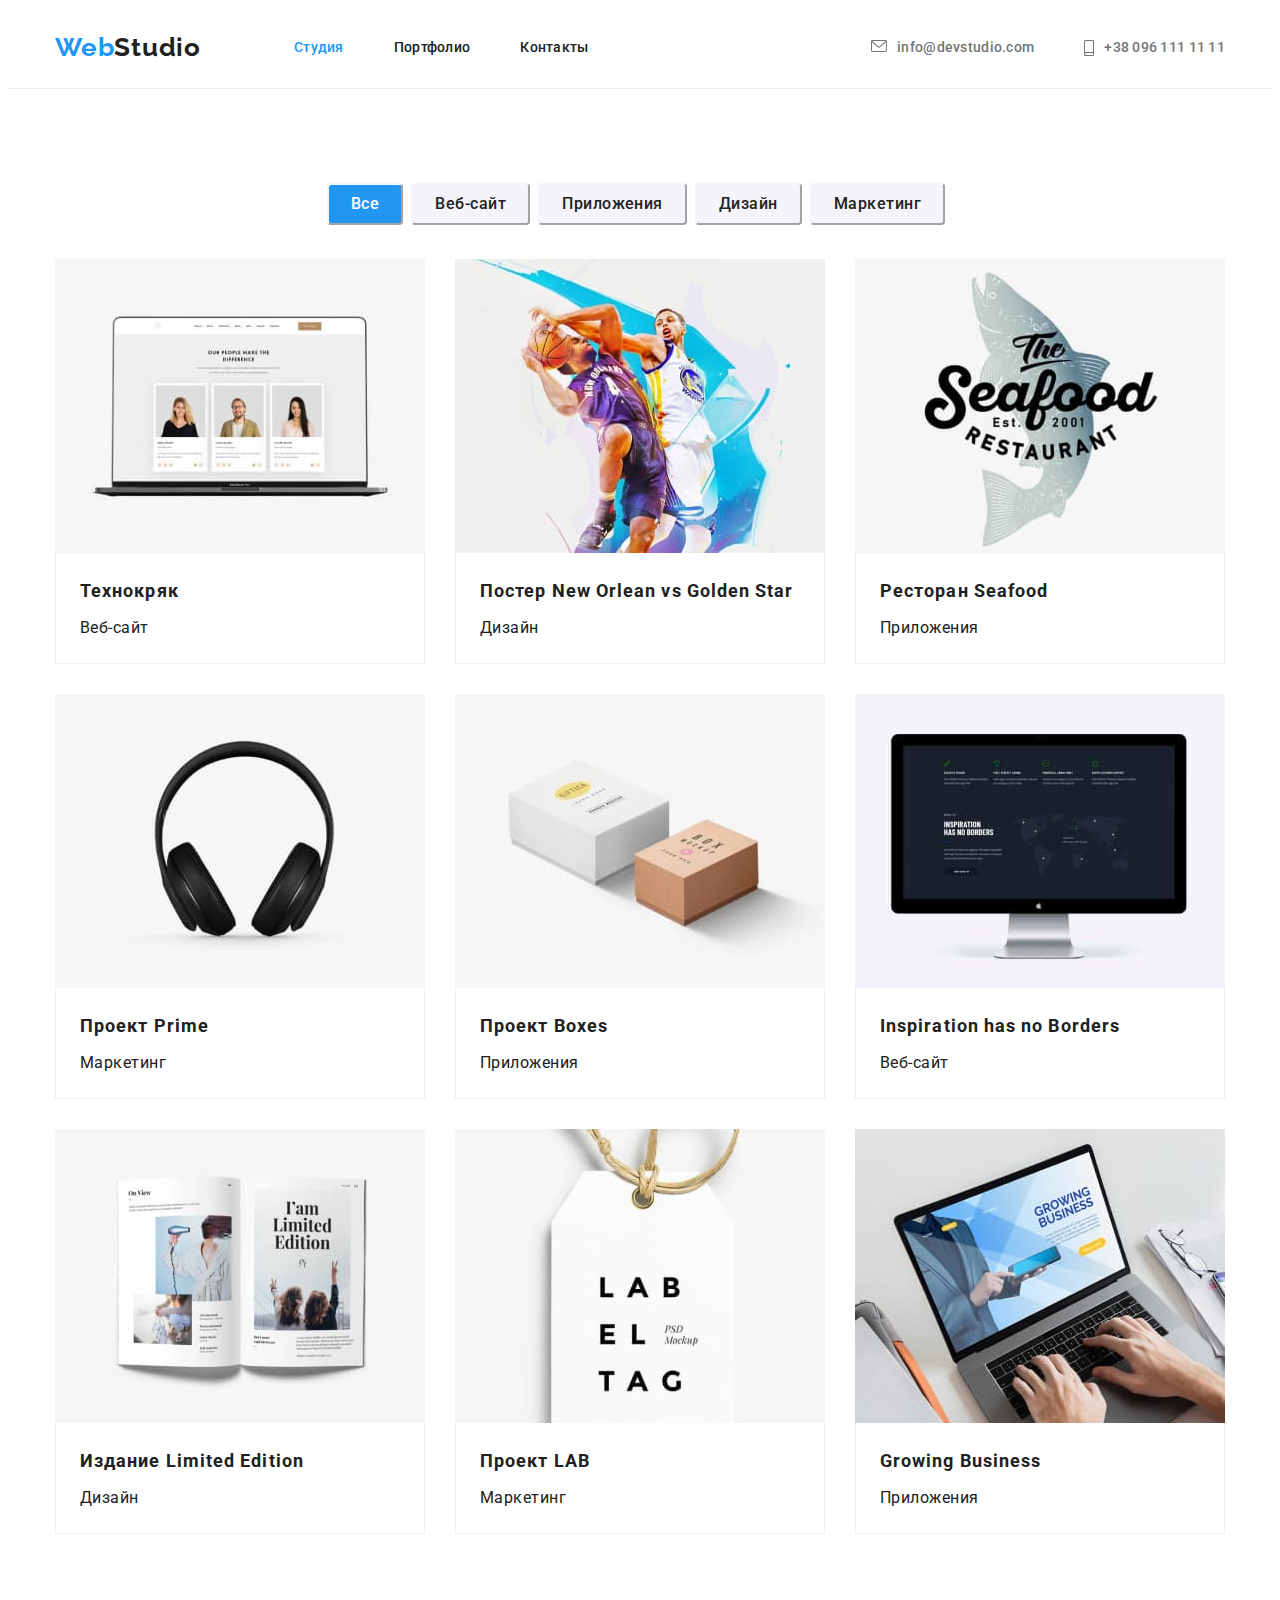
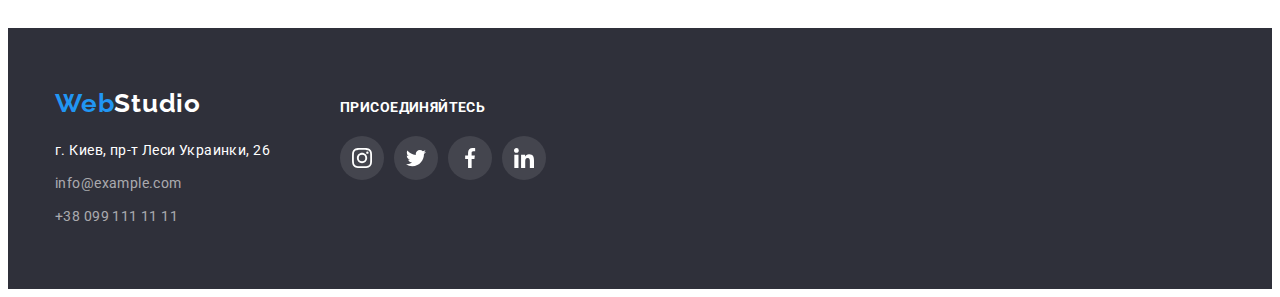
==== portfolio.html @ f49688d1 "Initial commit" ====
<!DOCTYPE html>
<html lang="ru">
  <head>
    <meta charset="UTF-8" />
    <meta http-equiv="X-UA-Compatible" content="IE=edge" />
    <meta name="viewport" content="width=device-width, initial-scale=1.0" />
    <title>Document</title>
    <link
      rel="stylesheet"
      href="https://cdnjs.cloudflare.com/ajax/libs/modern-normalize/1.1.0/modern-normalize.min.css"
      integrity="sha512-wpPYUAdjBVSE4KJnH1VR1HeZfpl1ub8YT/NKx4PuQ5NmX2tKuGu6U/JRp5y+Y8XG2tV+wKQpNHVUX03MfMFn9Q=="
      crossorigin="anonymous"
      referrerpolicy="no-referrer"
    />
    <link rel="stylesheet" href="./css/styles.css" />
    <link rel="preconnect" href="https://fonts.googleapis.com" />
    <link rel="preconnect" href="https://fonts.gstatic.com" crossorigin />
    <link
      href="https://fonts.googleapis.com/css2?family=Raleway:wght@700&family=Roboto:wght@400;500;700;900&display=swap"
      rel="stylesheet"
    />
  </head>
  <body>
    <header class="header">
      <div class="container">
        <!--Робимо верхню рамку-->

        <nav class="nav">
          <a class="logo" href="./index.html" rel="noopener nofollow noreferrer"
            >Web<span class="logo-span">Studio</span></a
          >
          <ul class="nav-list ul">
            <li class="li">
              <a class="navigation-header current" href="./index.html"
                >Студия</a
              >
            </li>
            <li class="li">
              <a class="navigation-header" href="./portfolio.html">Портфолио</a>
            </li>
            <li class="li">
              <a class="navigation-header" href="#">Контакты</a>
            </li>
          </ul>
          <ul class="contacts-list ul">
            <li class="li contacts-icon">
              <a class="navigation-contacts" href="mailto:info@devstudio.com">
                <svg class="contacts-envelope">
                  <use href="./images/icon.svg#icon-envelope"></use>
                </svg>
                info@devstudio.com</a
              >
            </li>
            <li class="li contacts-icon">
              <a class="navigation-contacts" href="tel:+380961111111">
                <svg class="contacts-phone">
                  <use href="./images/icon.svg#icon-smartphone"></use>
                </svg>
                +38 096 111 11 11</a
              >
            </li>
          </ul>
        </nav>
      </div>
    </header>

    <!-- Кнопки -->

    <main>
      <section class="section">
        <div class="container">
          <h1 hidden>Main</h1>
          <ul class="li filters">
            <li class="">
              <button type="button" class="button secondary current">
                Все
              </button>
            </li>
            <li class="">
              <button type="button" class="button secondary">Веб-сайт</button>
            </li>
            <li class="">
              <button type="button" class="button secondary">Приложения</button>
            </li>
            <li class="">
              <button type="button" class="button secondary">Дизайн</button>
            </li>
            <li class="">
              <button type="button" class="button secondary">Маркетинг</button>
            </li>
          </ul>
          <!-- Portfolio -->
          <ul class="li portfolio card-set">
            <li class="card-set-item portfolio-item">
              <figure class="li">
                <img
                  class="portfolio-image"
                  src="./images/portfolio/img.jpg"
                  alt="Технокряк"
                  width="370"
                  height="294"
                />
                <figcaption class="portfolio-figure">
                  <h2 class="portfolio-head">Технокряк</h2>
                  <p class="portfolio-class">Веб-сайт</p>
                </figcaption>
              </figure>
            </li>
            <li class="card-set-item portfolio-item">
              <figure class="li">
                <img
                  class="portfolio-image"
                  src="./images/portfolio/img-1.jpg"
                  alt="Постер New Orlean vs Golden Star"
                  width="370"
                  height="294"
                />
                <figcaption class="portfolio-figure">
                  <h2 class="portfolio-head">
                    Постер New Orlean vs Golden Star
                  </h2>
                  <p class="portfolio-class">Дизайн</p>
                </figcaption>
              </figure>
            </li>
            <li class="card-set-item portfolio-item">
              <figure class="li">
                <img
                  class="portfolio-image"
                  src="./images/portfolio/img-2.jpg"
                  alt="Ресторан Seafood"
                  width="370"
                  height="294"
                />
                <figcaption class="portfolio-figure">
                  <h2 class="portfolio-head">Ресторан Seafood</h2>
                  <p class="portfolio-class">Приложения</p>
                </figcaption>
              </figure>
            </li>
            <li class="card-set-item portfolio-item">
              <figure class="li">
                <img
                  class="portfolio-image"
                  src="./images/portfolio/img-3.jpg"
                  alt="Проект Prime"
                  width="370"
                  height="294"
                />
                <figcaption class="portfolio-figure">
                  <h2 class="portfolio-head">Проект Prime</h2>
                  <p class="portfolio-class">Маркетинг</p>
                </figcaption>
              </figure>
            </li>
            <li class="card-set-item portfolio-item">
              <figure class="li">
                <img
                  class="portfolio-image"
                  src="./images/portfolio/img-4.jpg"
                  alt="Проект Boxes"
                  width="370"
                  height="294"
                />
                <figcaption class="portfolio-figure">
                  <h2 lang="en" class="portfolio-head">Проект Boxes</h2>
                  <p class="portfolio-class">Приложения</p>
                </figcaption>
              </figure>
            </li>
            <li class="card-set-item portfolio-item">
              <figure class="li">
                <img
                  class="portfolio-image"
                  lang="en"
                  src="./images/portfolio/img-5.jpg"
                  alt="Inspiration has no Borders"
                  width="370"
                  height="294"
                />
                <figcaption class="portfolio-figure">
                  <h2 class="portfolio-head">Inspiration has no Borders</h2>
                  <p class="portfolio-class">Веб-сайт</p>
                </figcaption>
              </figure>
            </li>
            <li class="card-set-item portfolio-item">
              <figure class="li">
                <img
                  class="portfolio-image"
                  src="./images/portfolio/img-6.jpg"
                  alt="Издание Limited Edition"
                  width="370"
                  height="294"
                />
                <figcaption class="portfolio-figure">
                  <h2 class="portfolio-head">Издание Limited Edition</h2>
                  <p class="portfolio-class">Дизайн</p>
                </figcaption>
              </figure>
            </li>
            <li class="card-set-item portfolio-item">
              <figure class="li">
                <img
                  class="portfolio-image"
                  src="./images/portfolio/img-7.jpg"
                  alt="Проект LAB"
                  width="370"
                  height="294"
                />
                <figcaption class="portfolio-figure">
                  <h2 class="portfolio-head">Проект LAB</h2>
                  <p class="portfolio-class">Маркетинг</p>
                </figcaption>
              </figure>
            </li>
            <li class="card-set-item portfolio-item">
              <figure class="li">
                <img
                  class="portfolio-image"
                  lang="en"
                  src="./images/portfolio/img-8.jpg"
                  alt="Growing Business"
                  width="370"
                  height="294"
                />
                <figcaption class="portfolio-figure">
                  <h2 class="portfolio-head">Growing Business</h2>
                  <p class="portfolio-class">Приложения</p>
                </figcaption>
              </figure>
            </li>
          </ul>
        </div>
      </section>
    </main>

    <footer class="footer grey">
      <div class="container">
        <ul class="footer-list li">
          <li class="footer-list-item">
            <a class="logo" href="./index.html"
              >Web<span class="logo-footer">Studio</span></a
            >
            <address class="address">
              <ul class="li">
                <li class="address-phisic">г. Киев, пр-т Леси Украинки, 26</li>
                <li class="address-digit mail">
                  <a class="navigation-address" href="mailto:info@example.com"
                    >info@example.com</a
                  >
                </li>
                <li class="address-digit tel">
                  <a class="navigation-address" href="tel:+380991111111"
                    >+38 099 111 11 11</a
                  >
                </li>
              </ul>
            </address>
          </li>
          <li class="footer-list-item">
            <h3 class="footer-header">Присоединяйтесь</h3>
            <ul class="li footer-sm-list">
              <li class="footer-sm-item">
                <a
                  class="footer-social-media"
                  href=""
                  target="_blank"
                  rel="noopener noreference"
                >
                  <svg class="footer-sm-link">
                    <use href="./images/icon.svg#icon-instagram-1"></use>
                  </svg>
                </a>
              </li>
              <li class="footer-sm-item">
                <a
                  class="footer-social-media"
                  href=""
                  target="_blank"
                  rel="noopener noreference"
                >
                  <svg class="footer-sm-link">
                    <use href="./images/icon.svg#icon-twitter-1"></use>
                  </svg>
                </a>
              </li>
              <li class="footer-sm-item">
                <a
                  class="footer-social-media"
                  href=""
                  target="_blank"
                  rel="noopener noreference"
                >
                  <svg class="footer-sm-link">
                    <use href="./images/icon.svg#icon-facebook-1"></use>
                  </svg>
                </a>
              </li>
              <li class="footer-sm-item">
                <a
                  class="footer-social-media"
                  href=""
                  target="_blank"
                  rel="noopener noreference"
                >
                  <svg class="footer-sm-link">
                    <use href="./images/icon.svg#icon-linkedin-1"></use>
                  </svg>
                </a>
              </li>
            </ul>
          </li>
        </ul>
      </div>
    </footer>
  </body>
</html>
---- css/styles.css ----
/* main */
:root{
    /* Colors */
    --color-text-main: #212121;
    --color-text-secondary: #757575;
    --color-button-prima:#FFFFFF;
    --color-button-second:#2196F3;
    --color-botton-hover: #188CE8;
    --color-bg-hero: #2F303A;
    --color-bg-secondary:#F5F4FA;
    --color-border:#EEEEEE;
    --color-header-border: #ECECEC;
    --color-clients: #AFB1B8;
    
    /*Змінні для сітки  */
    --item-number: 3;
    --indent: 30px;
}

/* обнулення стилів */
.li {
    list-style: none;
    margin: 0;
    padding: 0;
}

/* Змінні для сітки */

.card-set{display: flex;
flex-wrap: wrap;
margin: calc(-1 * var(--indent) /2);
}

.card-set-item{flex-basis: calc((100% - var(--indent) * var(--item-number)) / var(--item-number));
margin:calc(var(--indent) / 2)
}

/* селектори тегів */
*,
*::before,
*::after{box-sizing: border-box;}
body {
    font-family: 'Roboto', sans-serif;
    font-size: 14px;
    letter-spacing: 0.03em;
    color: var(--color-text-main);
}
h1,h2,h3,h4,p{
    margin: 0;
}

h2{
    font-weight: 700;
    font-size: 36px;
    line-height: 1.17;
    text-align: center;
}

h3{
    

}
img{display: block;
max-width: 100%;
height:auto;
} 


/* контейнер */

.container{box-sizing: border-box;    

width: 1200px;
padding-left: 15px;
padding-right: 15px;
margin-left: auto;
margin-right: auto;}

/* Верхня рамка */

.header{border-bottom: 1px solid var(--color-header-border);}

.navigation-header {
    text-decoration: none;
    color: var(--color-text-main);
    font-weight: 500;
    line-height: 1.14;
    letter-spacing: 0.02em;}
    
.current {
    color: var(--color-button-second)
}



/* logo */
.logo {
    display: inline-block;

    text-decoration: none;
    color: var(--color-button-second);
    font-family: 'Raleway', sans-serif;
    font-style: normal;
    font-weight: 700;
    font-size: 26px;
    line-height: 1.2;
    letter-spacing: 0.03em;  
}

.logo .logo-span{color: var(--color-text-main);}
.logo-footer{display: inline-flex;
    color: var(--color-button-prima);
margin-bottom: 20px;}

/* Navigation */
.nav{display: flex;
align-items: center;
}

.nav-list{display: flex;
    margin:0;
    padding-left: 0;
margin-left: 93px;}
.nav-list .li + .li {margin-left: 50px;
}


.navigation-contacts{
    color: var(--color-text-secondary);
    text-decoration: none;
    font-weight: 500;
    line-height: 1.14;
    letter-spacing: 0.02em;
}



/* Contacts */
.contacts-list{display: flex;
    margin:0;
    padding-left: 0;
    margin-left: auto;
}
.contacts-list .li + .li{margin-left: 50px;
}

.navigation-header, 
.navigation-contacts{
    display: flex;
    
    padding-top: 32px;
    padding-bottom: 32px;}

.navigation-header:hover,
.navigation-header:focus,
.navigation-contacts:hover,
.navigation-contacts:focus,
.navigation-address:hover,
.navigation-address:focus
 {
    color: var(--color-button-second);
    filter: drop-shadow(rgba(0, 0, 0, 0.25));
}

.contacts-icon{
    display: flex;
    justify-content:center;
    align-items: center;
}
.contacts-envelope{
    width: 16px;
    height: 12px;
    margin-right: 10px;
    fill: currentColor;
}
.contacts-phone {
    width: 10px;
    height: 16px;
    margin-right: 10px;
    fill: currentColor;
}




/* Hero */

.hero{
text-align: center;
align-items: center;

}
.hero-header {
        max-width: 650px;
        margin: 0 auto;
    

    color: var(--color-button-prima);
    font-weight: 900;
    font-size: 44px;
    line-height: 1.36;
    letter-spacing: 0.06em;
    text-transform: uppercase;
  
}
.grey {
    background-color: var(--color-bg-hero);
    padding: 60px 0;
    padding-top: 60px;

 
}
.hero.grey{
    padding: 200px 0;

    background-image: linear-gradient(rgba(47, 48, 58, 0.4), rgba(47, 48, 58, 0.4)), url(../images/Hero.jpg);
    background-size: cover;
}

/* buttons */

.button{
    display: inline-block;
    padding: 6px 22px;
    font-size: 16px;
    border-radius: 4px;
    cursor: pointer;
     
}

.button.primary{
    background-color:var(--color-button-second);
    color: var(--color-button-prima);
    align-items: center;
    font-family: inherit;
    font-weight: 700;
    line-height: 1.88;
    letter-spacing: 0.06em;
    margin: auto;
 }

.button.primary:hover,
.button.primary:focus{background-color: var(--color-botton-hover);}
.button.secondary {
    
    background-color: var(--color-bg-secondary);
    color: var(--color-text-main);
    filter: drop-shadow(rgba(0, 0, 0, 0.25));
    border-color: var(--color-bg-secondary);
    font-family: inherit;
    font-weight: 500;
    line-height: 1.63;
    letter-spacing: 0.03em;
}

.button.secondary:hover,
.button.secondary:focus{
    background-color: var(--color-button-second);
    color: var(--color-button-prima);
    filter: drop-shadow(rgba(0, 0, 0, 0.25));
}

.button.secondary.current {
    background-color: var(--color-button-second);
        color: var(--color-button-prima);
        filter: drop-shadow(rgba(0, 0, 0, 0.25));
    }

/* Описание преимуществ */

.advantage{padding: 94px 0;}
.advant-list, .work-list, .team-list{
    display: flex;
}
/* .advant-list .li+.li {
    margin-left: 30px;
} */

/* 
.advant-item::before{
    content:"";
    display: inline-block;
    width: 270px;
    height: 120px;
    background-color: var(--color-bg-secondary);
    background-image: url("../images/icon.svg#icon-antenna-1");
} */

.advant-bg{
    display: flex;
    justify-content: center;
    align-items: center;

    margin-bottom: 30px;
    background-color: var(--color-bg-secondary);
    
    width: 270px;
    height: 120px;
}
.advant-icon{
    width: 70px;
    height: 70px;
}

/* Чем занимаемся */

.work{padding-bottom: 94px;}

/* Команда */

.card-set-item{
background: #FFFFFF;
   
box-shadow: 0px 1px 3px rgba(0, 0, 0, 0.12),
            0px 1px 1px rgba(0, 0, 0, 0.14), 
            0px 2px 1px rgba(0, 0, 0, 0.2);
border-radius: 0px 0px 4px 4px;
    }

.team-header{
margin-bottom: 50px;}

.team-list{--item-number: 4;
}

.team-caption{padding: 30px;
    background-color: var(--color-button-prima);
  
}

.advant-title.work.team-header.team-title{color:var(--color-text-main);
letter-spacing: 0.03em;}
.advant-text.team-par.portfolio-class {
    color: var(--color-text-secondary);
    text-shadow: gba(0, 0, 0, 0.25);
    letter-spacing: 0.03em;
}

.advant-title{margin: 0 0 10px 0;
    
    font-size: 14px;
    font-weight: 700;
    line-height: 1.14;
    text-transform: uppercase;}

.advant-text{font-weight: 400;
    line-height: 1.71;
    color: var(--color-text-secondary)
   }

.advant-item{margin-right: 30px;}

.team-sm-list{display: flex;
justify-content: center;
gap: 10px
;
}



.team-social-media{
border-radius: 50%;
display: flex;
align-items: center;
justify-content: center;
width: 40px;
height: 40px;
color: var(--color-clients);
}

.team-social-media:hover,
.team-social-media:focus{
    background-color: var(--color-button-second);
    color: var(--color-button-prima);
}

.sm-link{
    max-width: 20px;
    max-height: 20px;
    fill:currentColor;
}
/* Чем занимаемся */

.work-head{margin-bottom: 50px;}
.work-pic{position: relative;}
.work-pic-desc {
    display: flex;
    justify-content: center;
    align-items: center;

    position: absolute;
    bottom: 0;
    left: 0;

    width: 370px;
    height: 70px;

    background-color: rgba(47,48,58,0.8);
    color: var(--color-button-prima);
    text-transform: uppercase;
    
  

}

/* Команда */
.team{background-color: var(--color-bg-secondary);
    padding-top: 94px;
    padding-bottom: 94px;}
.team-title{margin: 0 0 10px 0;
    
    font-weight: 500;
    font-size: 16px;
    line-height: 1.19;
    text-align: center;
    }
.team-par{font-weight: 400;
    font-size: 16px;
    line-height: 1.36;
    text-align: center;
    margin-bottom: 16px;
    }



/* Постоянные клиенты */

.clients{padding: 94px 0;}
.clients-header{padding-bottom: 50px;}

.clients-list{
    display: flex;
    justify-content: center;
    align-items: center;
    gap: 30px;
   
 }


.clients-items{display: flex;}
.clients-link{
    display: flex;
    justify-content: center;
    align-items: center;
 
    color: var(--color-clients);
    background-color: transparent;
    border-color: var(--color-clients);
    border-style: solid;
    border-width: 1px;
    width: 170px;
    height: 92px;
}
.clients-link:not(:last-child) {
    margin-right: 0px;
}
.clients-link:hover,
.clients-link:focus{
    color: var(--color-button-second);
    }

.clients-icon{ 
    fill:currentColor;} 

/* Футтер */

.address{font-weight: 400;
    font-style: normal;
    line-height: 1.71;
    letter-spacing: 0.03em;
}
.address-phisic{color: rgba(255, 255, 255, 1);
    margin-bottom: 9px;
  }

.navigation-address {
    color: rgba(255, 255, 255, 0.6);
    font-family: inherit;
    line-height: 1.71;
    text-decoration: none;}

.footer{margin-bottom: 0%;
}

.mail{ display: block;
    margin-bottom: 9px;}


.footer-list{display: flex;
gap: 70px;
align-items: baseline   ;}

.footer-header{margin-bottom: 20px;

    font-size: 14px;
    Line-height: 1.14;
    text-transform: uppercase;
    color: var(--color-button-prima);
}

.footer-sm-list{display: flex;
gap:10px;}

.footer-social-media {
    border-radius: 50%;
    display: flex;
    align-items: center;
    justify-content: center;
    width: 44px;
    height: 44px;
    color: var(--color-button-prima);
    background-color: rgba(255,255,255,0.1);
}


.footer-social-media:hover,
.footer-social-media:focus {
    background-color: var(--color-button-second);
    color: var(--color-button-prima);
}

.footer-sm-link {
    max-width: 20px;
    max-height: 20px;
    fill: currentColor;
}



/* PORTFOLIO */

.section{padding: 94px 0;}

/* Кнопки фільтрації */


.filters{display: flex;
justify-content: center;
margin-bottom: 34px;
}

.button.secondary{margin-right: 8px;}
.button.secondary:not(:last-child){margin: 0px;}

.portfolio-figure{padding: 20px 24px;
    border-bottom:1px solid var(--color-border);
    border-left: 1px solid var(--color-border);
    border-right: 1px solid var(--color-border);
}
.portfolio-head{margin-bottom: 4px;
    letter-spacing:0.06em;
    font-weight: 700;
    font-size: 18px;
    line-height: 2;
    text-align: left;
} 
.portfolio-class{font-weight: 400;
    font-size: 16px;
    line-height: 1.88;
    letter-spacing: 0.03em;}

.card-set-item.portfolio-item{box-shadow: none;}

.card-set-item.portfolio-item:hover{
    box-shadow: 0px 1px 3px rgba(0, 0, 0, 0.12),
            0px 1px 1px rgba(0, 0, 0, 0.14),
            0px 2px 1px rgba(0, 0, 0, 0.2);
}
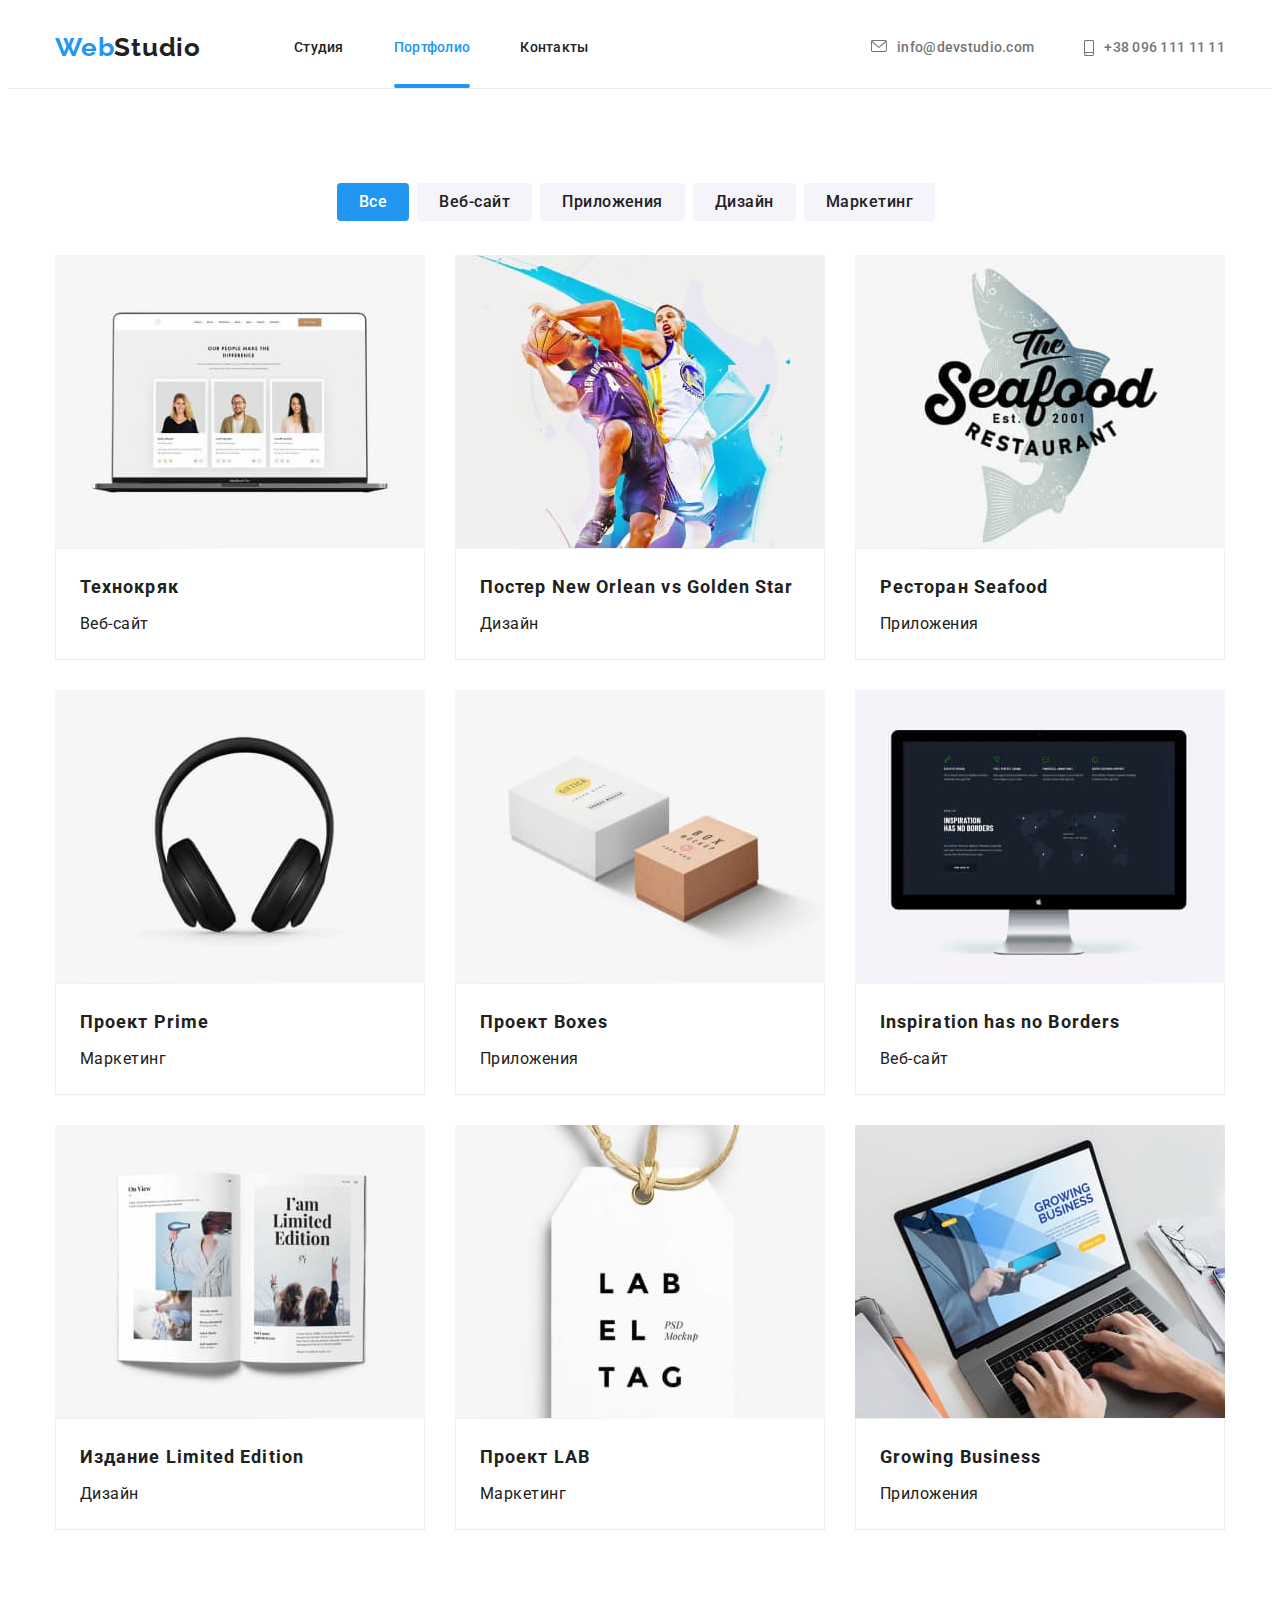
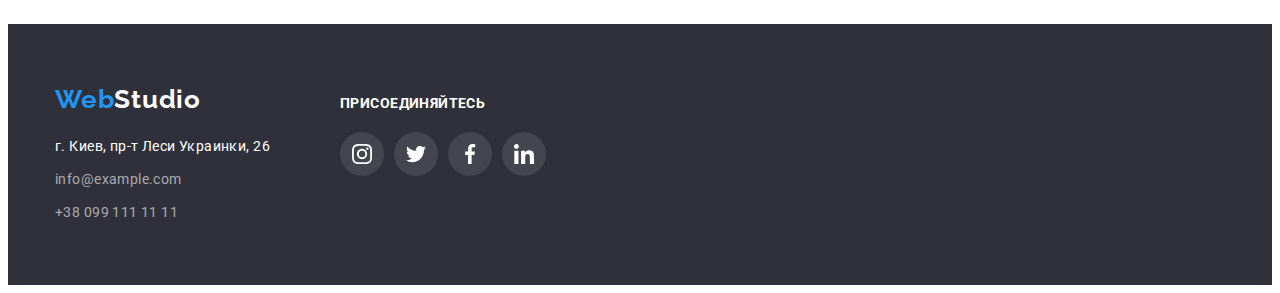
==== commit e6ea3212: "DZ-5" ====
--- a/portfolio.html
+++ b/portfolio.html
@@ -31,12 +31,12 @@
           >
           <ul class="nav-list ul">
             <li class="li">
-              <a class="navigation-header current" href="./index.html"
-                >Студия</a
+              <a class="navigation-header" href="./index.html">Студия</a>
+            </li>
+            <li class="li">
+              <a class="navigation-header current" href="./portfolio.html"
+                >Портфолио</a
               >
-            </li>
-            <li class="li">
-              <a class="navigation-header" href="./portfolio.html">Портфолио</a>
             </li>
             <li class="li">
               <a class="navigation-header" href="#">Контакты</a>
@@ -72,7 +72,7 @@
           <h1 hidden>Main</h1>
           <ul class="li filters">
             <li class="">
-              <button type="button" class="button secondary current">
+              <button type="button" class="button secondary choosen">
                 Все
               </button>
             </li>
@@ -93,13 +93,23 @@
           <ul class="li portfolio card-set">
             <li class="card-set-item portfolio-item">
               <figure class="li">
-                <img
-                  class="portfolio-image"
-                  src="./images/portfolio/img.jpg"
-                  alt="Технокряк"
-                  width="370"
-                  height="294"
-                />
+                <div class="item overlay-container">
+                  <img
+                    class="portfolio-image"
+                    src="./images/portfolio/img.jpg"
+                    alt="Технокряк"
+                    width="370"
+                    height="294"
+                  />
+                  <div class="overlay">
+                    <p class="desc">
+                      Ресурс предлагает комплексные предложения с разным уровнем
+                      функционала и сервисов. Все это позволит посетителю
+                      получить исчерпывающие сведения о компании или частном
+                      лице
+                    </p>
+                  </div>
+                </div>
                 <figcaption class="portfolio-figure">
                   <h2 class="portfolio-head">Технокряк</h2>
                   <p class="portfolio-class">Веб-сайт</p>
@@ -108,13 +118,23 @@
             </li>
             <li class="card-set-item portfolio-item">
               <figure class="li">
-                <img
-                  class="portfolio-image"
-                  src="./images/portfolio/img-1.jpg"
-                  alt="Постер New Orlean vs Golden Star"
-                  width="370"
-                  height="294"
-                />
+                <div class="item overlay-container">
+                  <img
+                    class="portfolio-image"
+                    src="./images/portfolio/img-1.jpg"
+                    alt="Постер New Orlean vs Golden Star"
+                    width="370"
+                    height="294"
+                  />
+                  <div class="overlay">
+                    <p class="desc">
+                      Ресурс предлагает комплексные предложения с разным уровнем
+                      функционала и сервисов. Все это позволит посетителю
+                      получить исчерпывающие сведения о компании или частном
+                      лице
+                    </p>
+                  </div>
+                </div>
                 <figcaption class="portfolio-figure">
                   <h2 class="portfolio-head">
                     Постер New Orlean vs Golden Star
@@ -125,13 +145,23 @@
             </li>
             <li class="card-set-item portfolio-item">
               <figure class="li">
-                <img
-                  class="portfolio-image"
-                  src="./images/portfolio/img-2.jpg"
-                  alt="Ресторан Seafood"
-                  width="370"
-                  height="294"
-                />
+                <div class="item overlay-container">
+                  <img
+                    class="portfolio-image"
+                    src="./images/portfolio/img-2.jpg"
+                    alt="Ресторан Seafood"
+                    width="370"
+                    height="294"
+                  />
+                  <div class="overlay">
+                    <p class="desc">
+                      Ресурс предлагает комплексные предложения с разным уровнем
+                      функционала и сервисов. Все это позволит посетителю
+                      получить исчерпывающие сведения о компании или частном
+                      лице
+                    </p>
+                  </div>
+                </div>
                 <figcaption class="portfolio-figure">
                   <h2 class="portfolio-head">Ресторан Seafood</h2>
                   <p class="portfolio-class">Приложения</p>
@@ -140,13 +170,23 @@
             </li>
             <li class="card-set-item portfolio-item">
               <figure class="li">
-                <img
-                  class="portfolio-image"
-                  src="./images/portfolio/img-3.jpg"
-                  alt="Проект Prime"
-                  width="370"
-                  height="294"
-                />
+                <div class="item overlay-container">
+                  <img
+                    class="portfolio-image"
+                    src="./images/portfolio/img-3.jpg"
+                    alt="Проект Prime"
+                    width="370"
+                    height="294"
+                  />
+                  <div class="overlay">
+                    <p class="desc">
+                      Ресурс предлагает комплексные предложения с разным уровнем
+                      функционала и сервисов. Все это позволит посетителю
+                      получить исчерпывающие сведения о компании или частном
+                      лице
+                    </p>
+                  </div>
+                </div>
                 <figcaption class="portfolio-figure">
                   <h2 class="portfolio-head">Проект Prime</h2>
                   <p class="portfolio-class">Маркетинг</p>
@@ -155,13 +195,23 @@
             </li>
             <li class="card-set-item portfolio-item">
               <figure class="li">
-                <img
-                  class="portfolio-image"
-                  src="./images/portfolio/img-4.jpg"
-                  alt="Проект Boxes"
-                  width="370"
-                  height="294"
-                />
+                <div class="item overlay-container">
+                  <img
+                    class="portfolio-image"
+                    src="./images/portfolio/img-4.jpg"
+                    alt="Проект Boxes"
+                    width="370"
+                    height="294"
+                  />
+                  <div class="overlay">
+                    <p class="desc">
+                      Ресурс предлагает комплексные предложения с разным уровнем
+                      функционала и сервисов. Все это позволит посетителю
+                      получить исчерпывающие сведения о компании или частном
+                      лице
+                    </p>
+                  </div>
+                </div>
                 <figcaption class="portfolio-figure">
                   <h2 lang="en" class="portfolio-head">Проект Boxes</h2>
                   <p class="portfolio-class">Приложения</p>
@@ -170,14 +220,24 @@
             </li>
             <li class="card-set-item portfolio-item">
               <figure class="li">
-                <img
-                  class="portfolio-image"
-                  lang="en"
-                  src="./images/portfolio/img-5.jpg"
-                  alt="Inspiration has no Borders"
-                  width="370"
-                  height="294"
-                />
+                <div class="item overlay-container">
+                  <img
+                    class="portfolio-image"
+                    lang="en"
+                    src="./images/portfolio/img-5.jpg"
+                    alt="Inspiration has no Borders"
+                    width="370"
+                    height="294"
+                  />
+                  <div class="overlay">
+                    <p class="desc">
+                      Ресурс предлагает комплексные предложения с разным уровнем
+                      функционала и сервисов. Все это позволит посетителю
+                      получить исчерпывающие сведения о компании или частном
+                      лице
+                    </p>
+                  </div>
+                </div>
                 <figcaption class="portfolio-figure">
                   <h2 class="portfolio-head">Inspiration has no Borders</h2>
                   <p class="portfolio-class">Веб-сайт</p>
@@ -186,13 +246,23 @@
             </li>
             <li class="card-set-item portfolio-item">
               <figure class="li">
-                <img
-                  class="portfolio-image"
-                  src="./images/portfolio/img-6.jpg"
-                  alt="Издание Limited Edition"
-                  width="370"
-                  height="294"
-                />
+                <div class="item overlay-container">
+                  <img
+                    class="portfolio-image"
+                    src="./images/portfolio/img-6.jpg"
+                    alt="Издание Limited Edition"
+                    width="370"
+                    height="294"
+                  />
+                  <div class="overlay">
+                    <p class="desc">
+                      Ресурс предлагает комплексные предложения с разным уровнем
+                      функционала и сервисов. Все это позволит посетителю
+                      получить исчерпывающие сведения о компании или частном
+                      лице
+                    </p>
+                  </div>
+                </div>
                 <figcaption class="portfolio-figure">
                   <h2 class="portfolio-head">Издание Limited Edition</h2>
                   <p class="portfolio-class">Дизайн</p>
@@ -201,13 +271,23 @@
             </li>
             <li class="card-set-item portfolio-item">
               <figure class="li">
-                <img
-                  class="portfolio-image"
-                  src="./images/portfolio/img-7.jpg"
-                  alt="Проект LAB"
-                  width="370"
-                  height="294"
-                />
+                <div class="item overlay-container">
+                  <img
+                    class="portfolio-image"
+                    src="./images/portfolio/img-7.jpg"
+                    alt="Проект LAB"
+                    width="370"
+                    height="294"
+                  />
+                  <div class="overlay">
+                    <p class="desc">
+                      Ресурс предлагает комплексные предложения с разным уровнем
+                      функционала и сервисов. Все это позволит посетителю
+                      получить исчерпывающие сведения о компании или частном
+                      лице
+                    </p>
+                  </div>
+                </div>
                 <figcaption class="portfolio-figure">
                   <h2 class="portfolio-head">Проект LAB</h2>
                   <p class="portfolio-class">Маркетинг</p>
@@ -216,14 +296,24 @@
             </li>
             <li class="card-set-item portfolio-item">
               <figure class="li">
-                <img
-                  class="portfolio-image"
-                  lang="en"
-                  src="./images/portfolio/img-8.jpg"
-                  alt="Growing Business"
-                  width="370"
-                  height="294"
-                />
+                <div class="item overlay-container">
+                  <img
+                    class="portfolio-image"
+                    lang="en"
+                    src="./images/portfolio/img-8.jpg"
+                    alt="Growing Business"
+                    width="370"
+                    height="294"
+                  />
+                  <div class="overlay">
+                    <p class="desc">
+                      Ресурс предлагает комплексные предложения с разным уровнем
+                      функционала и сервисов. Все это позволит посетителю
+                      получить исчерпывающие сведения о компании или частном
+                      лице
+                    </p>
+                  </div>
+                </div>
                 <figcaption class="portfolio-figure">
                   <h2 class="portfolio-head">Growing Business</h2>
                   <p class="portfolio-class">Приложения</p>
--- a/css/styles.css
+++ b/css/styles.css
@@ -15,7 +15,14 @@
     /*Змінні для сітки  */
     --item-number: 3;
     --indent: 30px;
-}
+
+    /* Анімашка */
+
+    --animation: 250ms cubic-bezier(0.4, 0, 0.2, 1);
+    
+}
+
+/* Common Styles */
 
 /* обнулення стилів */
 .li {
@@ -33,6 +40,10 @@
 
 .card-set-item{flex-basis: calc((100% - var(--indent) * var(--item-number)) / var(--item-number));
 margin:calc(var(--indent) / 2)
+}
+
+.no-scroll{
+overflow: hidden;
 }
 
 /* селектори тегів */
@@ -56,10 +67,6 @@
     text-align: center;
 }
 
-h3{
-    
-
-}
 img{display: block;
 max-width: 100%;
 height:auto;
@@ -68,7 +75,8 @@
 
 /* контейнер */
 
-.container{box-sizing: border-box;    
+.container{
+box-sizing: border-box;    
 
 width: 1200px;
 padding-left: 15px;
@@ -78,19 +86,39 @@
 
 /* Верхня рамка */
 
-.header{border-bottom: 1px solid var(--color-header-border);}
+.header{
+border-bottom: 1px solid var(--color-header-border);
+}
 
 .navigation-header {
+    position: relative;
+
     text-decoration: none;
-    color: var(--color-text-main);
     font-weight: 500;
     line-height: 1.14;
-    letter-spacing: 0.02em;}
-    
-.current {
+    letter-spacing: 0.02em;
+
+    color: var(--color-text-main);
+ }
+    
+    
+.current { 
     color: var(--color-button-second)
 }
 
+.current::after{
+    content: '';
+
+    position: absolute;
+    bottom: 0;
+
+    width: 100%;
+    height: 4px;
+    border-radius: 4px;
+
+    background-color: var(--color-button-second);
+    color: var(--color-button-second);
+}
 
 
 /* logo */
@@ -98,45 +126,59 @@
     display: inline-block;
 
     text-decoration: none;
-    color: var(--color-button-second);
+   
     font-family: 'Raleway', sans-serif;
     font-style: normal;
     font-weight: 700;
     font-size: 26px;
     line-height: 1.2;
     letter-spacing: 0.03em;  
+
+    color: var(--color-button-second);
 }
 
 .logo .logo-span{color: var(--color-text-main);}
-.logo-footer{display: inline-flex;
-    color: var(--color-button-prima);
-margin-bottom: 20px;}
+
+.logo-footer{
+display: inline-flex;
+
+margin-bottom: 20px;
+
+color: var(--color-button-prima);
+}
 
 /* Navigation */
-.nav{display: flex;
-align-items: center;
-}
-
-.nav-list{display: flex;
-    margin:0;
-    padding-left: 0;
-margin-left: 93px;}
+.nav{
+display: flex;
+align-items: center;
+}
+
+.nav-list{
+display: flex;
+margin:0;
+padding-left: 0;
+margin-left: 93px;
+}
+
 .nav-list .li + .li {margin-left: 50px;
 }
 
 
 .navigation-contacts{
-    color: var(--color-text-secondary);
     text-decoration: none;
     font-weight: 500;
     line-height: 1.14;
     letter-spacing: 0.02em;
-}
+
+    color: var(--color-text-secondary);
+  }
 
 
 
 /* Contacts */
-.contacts-list{display: flex;
+.contacts-list{
+    display: flex;
+   
     margin:0;
     padding-left: 0;
     margin-left: auto;
@@ -149,7 +191,10 @@
     display: flex;
     
     padding-top: 32px;
-    padding-bottom: 32px;}
+    padding-bottom: 32px;
+
+    transition: var(--animation);
+}
 
 .navigation-header:hover,
 .navigation-header:focus,
@@ -171,17 +216,16 @@
     width: 16px;
     height: 12px;
     margin-right: 10px;
+
     fill: currentColor;
 }
 .contacts-phone {
     width: 10px;
     height: 16px;
     margin-right: 10px;
+
     fill: currentColor;
 }
-
-
-
 
 /* Hero */
 
@@ -191,25 +235,24 @@
 
 }
 .hero-header {
-        max-width: 650px;
-        margin: 0 auto;
-    
-
-    color: var(--color-button-prima);
+    max-width: 650px;
+    margin: 0 auto;
+    
     font-weight: 900;
     font-size: 44px;
     line-height: 1.36;
     letter-spacing: 0.06em;
     text-transform: uppercase;
-  
-}
+
+    color: var(--color-button-prima);
+}
+
 .grey {
-    background-color: var(--color-bg-hero);
     padding: 60px 0;
     padding-top: 60px;
-
- 
-}
+    background-color: var(--color-bg-hero);
+}
+
 .hero.grey{
     padding: 200px 0;
 
@@ -221,36 +264,45 @@
 
 .button{
     display: inline-block;
+    
     padding: 6px 22px;
+    
     font-size: 16px;
     border-radius: 4px;
+    border: 0cm;
     cursor: pointer;
-     
+   
+    transition: var(--animation);
 }
 
 .button.primary{
-    background-color:var(--color-button-second);
-    color: var(--color-button-prima);
     align-items: center;
+    margin: auto;
+
     font-family: inherit;
     font-weight: 700;
     line-height: 1.88;
     letter-spacing: 0.06em;
-    margin: auto;
+    
+    background-color: var(--color-button-second);
+    color: var(--color-button-prima);
  }
 
 .button.primary:hover,
-.button.primary:focus{background-color: var(--color-botton-hover);}
+.button.primary:focus{
+    background-color: var(--color-botton-hover);
+}
+
 .button.secondary {
-    
-    background-color: var(--color-bg-secondary);
-    color: var(--color-text-main);
-    filter: drop-shadow(rgba(0, 0, 0, 0.25));
-    border-color: var(--color-bg-secondary);
     font-family: inherit;
     font-weight: 500;
     line-height: 1.63;
     letter-spacing: 0.03em;
+
+    background-color: var(--color-bg-secondary);    
+    color: var(--color-text-main);
+    filter: drop-shadow(rgba(0, 0, 0, 0.25));
+    border-color: var(--color-bg-secondary);
 }
 
 .button.secondary:hover,
@@ -260,11 +312,11 @@
     filter: drop-shadow(rgba(0, 0, 0, 0.25));
 }
 
-.button.secondary.current {
+.button.secondary.choosen {
     background-color: var(--color-button-second);
-        color: var(--color-button-prima);
-        filter: drop-shadow(rgba(0, 0, 0, 0.25));
-    }
+    color: var(--color-button-prima);
+    filter: drop-shadow(rgba(0, 0, 0, 0.25));
+}
 
 /* Описание преимуществ */
 
@@ -274,16 +326,6 @@
 }
 /* .advant-list .li+.li {
     margin-left: 30px;
-} */
-
-/* 
-.advant-item::before{
-    content:"";
-    display: inline-block;
-    width: 270px;
-    height: 120px;
-    background-color: var(--color-bg-secondary);
-    background-image: url("../images/icon.svg#icon-antenna-1");
 } */
 
 .advant-bg{
@@ -291,12 +333,13 @@
     justify-content: center;
     align-items: center;
 
-    margin-bottom: 30px;
-    background-color: var(--color-bg-secondary);
-    
+    margin-bottom: 30px; 
     width: 270px;
     height: 120px;
-}
+
+    background-color: var(--color-bg-secondary);
+}
+
 .advant-icon{
     width: 70px;
     height: 70px;
@@ -315,7 +358,7 @@
             0px 1px 1px rgba(0, 0, 0, 0.14), 
             0px 2px 1px rgba(0, 0, 0, 0.2);
 border-radius: 0px 0px 4px 4px;
-    }
+}
 
 .team-header{
 margin-bottom: 50px;}
@@ -323,247 +366,401 @@
 .team-list{--item-number: 4;
 }
 
-.team-caption{padding: 30px;
-    background-color: var(--color-button-prima);
-  
-}
-
-.advant-title.work.team-header.team-title{color:var(--color-text-main);
-letter-spacing: 0.03em;}
+.team-caption{
+padding: 30px;
+background-color: var(--color-button-prima);
+}
+
+.advant-title.work.team-header.team-title{
+color:var(--color-text-main);
+letter-spacing: 0.03em;
+}
+
 .advant-text.team-par.portfolio-class {
-    color: var(--color-text-secondary);
-    text-shadow: gba(0, 0, 0, 0.25);
-    letter-spacing: 0.03em;
-}
-
-.advant-title{margin: 0 0 10px 0;
-    
-    font-size: 14px;
-    font-weight: 700;
-    line-height: 1.14;
-    text-transform: uppercase;}
-
-.advant-text{font-weight: 400;
-    line-height: 1.71;
-    color: var(--color-text-secondary)
-   }
-
-.advant-item{margin-right: 30px;}
-
-.team-sm-list{display: flex;
-justify-content: center;
-gap: 10px
-;
-}
-
-
+letter-spacing: 0.03em;
+     
+color: var(--color-text-secondary);
+text-shadow: gba(0, 0, 0, 0.25);   
+}
+
+.advant-title{
+margin: 0 0 10px 0;
+    
+font-size: 14px;
+font-weight: 700;
+line-height: 1.14;
+text-transform: uppercase;
+}
+
+.advant-text{
+font-weight: 400;
+line-height: 1.71;
+
+color: var(--color-text-secondary)
+}
+
+.advant-item{
+margin-right: 30px;
+}
+
+.team-sm-list{
+display: flex;
+justify-content: center;
+
+gap: 10px;
+}
 
 .team-social-media{
-border-radius: 50%;
-display: flex;
-align-items: center;
-justify-content: center;
+display: flex;
+align-items: center;
+justify-content: center;
+
 width: 40px;
 height: 40px;
+border-radius: 50%;
+
 color: var(--color-clients);
+
+transition: var(--animation);
 }
 
 .team-social-media:hover,
 .team-social-media:focus{
-    background-color: var(--color-button-second);
-    color: var(--color-button-prima);
+background-color: var(--color-button-second);
+color: var(--color-button-prima);
 }
 
 .sm-link{
-    max-width: 20px;
-    max-height: 20px;
-    fill:currentColor;
-}
+max-width: 20px;
+max-height: 20px;
+fill:currentColor;
+}
+
 /* Чем занимаемся */
 
-.work-head{margin-bottom: 50px;}
-.work-pic{position: relative;}
+.work-head{
+margin-bottom: 50px;
+}
+
+.work-pic{
+position: relative;
+}
+
 .work-pic-desc {
-    display: flex;
-    justify-content: center;
-    align-items: center;
-
-    position: absolute;
-    bottom: 0;
-    left: 0;
-
-    width: 370px;
-    height: 70px;
-
-    background-color: rgba(47,48,58,0.8);
-    color: var(--color-button-prima);
-    text-transform: uppercase;
-    
-  
-
+display: flex;
+justify-content: center;
+align-items: center;
+
+position: absolute;
+bottom: 0;
+left: 0;
+
+width: 370px;
+height: 70px;
+
+background-color: rgba(47,48,58,0.8);
+color: var(--color-button-prima);
+text-transform: uppercase;
 }
 
 /* Команда */
-.team{background-color: var(--color-bg-secondary);
-    padding-top: 94px;
-    padding-bottom: 94px;}
-.team-title{margin: 0 0 10px 0;
-    
-    font-weight: 500;
-    font-size: 16px;
-    line-height: 1.19;
-    text-align: center;
-    }
-.team-par{font-weight: 400;
-    font-size: 16px;
-    line-height: 1.36;
-    text-align: center;
-    margin-bottom: 16px;
-    }
-
-
+
+.team{
+padding-top: 94px;
+padding-bottom: 94px;
+
+background-color: var(--color-bg-secondary);
+}
+
+.team-title{
+margin: 0 0 10px 0;
+    
+font-weight: 500;
+font-size: 16px;
+line-height: 1.19;
+text-align: center;
+}
+
+.team-par{
+font-weight: 400;
+font-size: 16px;
+line-height: 1.36;
+text-align: center;
+margin-bottom: 16px;
+}
 
 /* Постоянные клиенты */
 
-.clients{padding: 94px 0;}
-.clients-header{padding-bottom: 50px;}
+.clients{
+padding: 94px 0;
+}
+
+.clients-header{
+padding-bottom: 50px;
+}
 
 .clients-list{
-    display: flex;
-    justify-content: center;
-    align-items: center;
-    gap: 30px;
-   
- }
-
-
-.clients-items{display: flex;}
+display: flex;
+justify-content: center;
+align-items: center;
+gap: 30px;
+}
+
+.clients-items{
+display: flex;
+}
+
 .clients-link{
-    display: flex;
-    justify-content: center;
-    align-items: center;
+display: flex;
+justify-content: center;
+align-items: center;
  
-    color: var(--color-clients);
-    background-color: transparent;
-    border-color: var(--color-clients);
-    border-style: solid;
-    border-width: 1px;
-    width: 170px;
-    height: 92px;
-}
-.clients-link:not(:last-child) {
+border-width: 1px;
+width: 170px;
+height: 92px;
+border-style: solid;
+
+background-color: transparent;
+color: var(--color-clients);
+border-color: var(--color-clients);
+
+transition: var(--animation);
+}
+
+.clients-link:not(:last-child){
     margin-right: 0px;
 }
+
 .clients-link:hover,
 .clients-link:focus{
-    color: var(--color-button-second);
-    }
+color: var(--color-button-second);
+}
 
 .clients-icon{ 
-    fill:currentColor;} 
+fill:currentColor;
+}
 
 /* Футтер */
 
-.address{font-weight: 400;
-    font-style: normal;
-    line-height: 1.71;
-    letter-spacing: 0.03em;
-}
-.address-phisic{color: rgba(255, 255, 255, 1);
-    margin-bottom: 9px;
-  }
+.address{
+font-weight: 400;
+font-style: normal;
+line-height: 1.71;
+letter-spacing: 0.03em;
+}
+
+.address-phisic{
+color: rgba(255, 255, 255, 1);
+margin-bottom: 9px;
+}
 
 .navigation-address {
-    color: rgba(255, 255, 255, 0.6);
-    font-family: inherit;
-    line-height: 1.71;
-    text-decoration: none;}
-
-.footer{margin-bottom: 0%;
-}
-
-.mail{ display: block;
-    margin-bottom: 9px;}
-
-
-.footer-list{display: flex;
+font-family: inherit;
+line-height: 1.71;
+text-decoration: none;
+
+color: rgba(255, 255, 255, 0.6);
+
+transition: var(--animation);
+}
+
+.footer{
+margin-bottom: 0%;
+}
+
+.mail{
+display: block;
+
+margin-bottom: 9px;
+}
+
+.footer-list{
+display: flex;
 gap: 70px;
-align-items: baseline   ;}
-
-.footer-header{margin-bottom: 20px;
-
-    font-size: 14px;
-    Line-height: 1.14;
-    text-transform: uppercase;
-    color: var(--color-button-prima);
-}
-
-.footer-sm-list{display: flex;
-gap:10px;}
+align-items: baseline;
+}
+
+.footer-header{
+margin-bottom: 20px;
+
+font-size: 14px;
+Line-height: 1.14;
+text-transform: uppercase;
+
+color: var(--color-button-prima);
+}
+
+.footer-sm-list{
+display: flex;
+gap:10px;
+}
 
 .footer-social-media {
-    border-radius: 50%;
-    display: flex;
-    align-items: center;
-    justify-content: center;
-    width: 44px;
-    height: 44px;
-    color: var(--color-button-prima);
-    background-color: rgba(255,255,255,0.1);
+display: flex;
+align-items: center;
+justify-content: center;
+
+width: 44px;
+height: 44px;
+border-radius: 50%;
+
+color: var(--color-button-prima);
+background-color: rgba(255,255,255,0.1);
+
+transition: var(--animation);
 }
 
 
 .footer-social-media:hover,
 .footer-social-media:focus {
-    background-color: var(--color-button-second);
-    color: var(--color-button-prima);
+background-color: var(--color-button-second);
+color: var(--color-button-prima);
 }
 
 .footer-sm-link {
-    max-width: 20px;
-    max-height: 20px;
-    fill: currentColor;
-}
-
-
+max-width: 20px;
+max-height: 20px;
+
+fill: currentColor;
+}
 
 /* PORTFOLIO */
 
-.section{padding: 94px 0;}
+.section{
+padding: 94px 0;
+}
 
 /* Кнопки фільтрації */
 
-
-.filters{display: flex;
-justify-content: center;
+.filters{
+display: flex;
+justify-content: center;
+
 margin-bottom: 34px;
 }
 
-.button.secondary{margin-right: 8px;}
-.button.secondary:not(:last-child){margin: 0px;}
-
-.portfolio-figure{padding: 20px 24px;
-    border-bottom:1px solid var(--color-border);
-    border-left: 1px solid var(--color-border);
-    border-right: 1px solid var(--color-border);
-}
-.portfolio-head{margin-bottom: 4px;
-    letter-spacing:0.06em;
-    font-weight: 700;
-    font-size: 18px;
-    line-height: 2;
-    text-align: left;
+.button.secondary{
+margin-right: 8px;
+}
+
+.button.secondary:not(:last-child){
+margin: 0px;
+}
+
+.portfolio-figure{
+padding: 20px 24px;
+border-bottom:1px solid var(--color-border);
+border-left: 1px solid var(--color-border);
+border-right: 1px solid var(--color-border);
+}
+
+.portfolio-head{
+margin-bottom: 4px;
+letter-spacing:0.06em;
+font-weight: 700;
+font-size: 18px;
+line-height: 2;
+text-align: left;
 } 
-.portfolio-class{font-weight: 400;
-    font-size: 16px;
-    line-height: 1.88;
-    letter-spacing: 0.03em;}
-
-.card-set-item.portfolio-item{box-shadow: none;}
+
+.portfolio-class{
+font-weight: 400;
+font-size: 16px;
+line-height: 1.88;
+letter-spacing: 0.03em;}
+
+.card-set-item.portfolio-item{
+box-shadow: none;
+}
 
 .card-set-item.portfolio-item:hover{
-    box-shadow: 0px 1px 3px rgba(0, 0, 0, 0.12),
+box-shadow: 0px 1px 3px rgba(0, 0, 0, 0.12),
             0px 1px 1px rgba(0, 0, 0, 0.14),
             0px 2px 1px rgba(0, 0, 0, 0.2);
 }
 
+.overlay-container{
+position: relative;
+overflow: hidden;
+}
+
+.overlay{
+position: absolute;
+top: 0;
+left: 0;    
+display: flex;
+justify-content: center;
+align-items: center;
+
+width: 100%;
+height: 100%;
+padding: 63px 24px;
+
+backdrop-filter: blur(50px);
+background-color: rgba(33, 150, 243, 0.9);
+
+font-size: 18px;
+line-height: 1.33;
+color: var(--color-button-prima);
+
+transform: translatey(100%);
+transition: transform var(--animation);
+}
+
+.overlay-container:hover .overlay {
+transform: translate(0%);
+overflow: hidden;
+}
+
+/* modal window */
+
+.backdrop{
+position: fixed;
+opacity: 1;
+visibility: visible;
+pointer-events: initial;
+
+top:0;
+left: 0;
+
+width: 100%;
+height: 100%;
+
+background-color: rgba(0, 0, 0, 0.2);
+
+
+transition: opacity var(--animation), visibility var(--animation);
+}
+
+.backdrop.is-hidden{
+opacity: 0;
+visibility: hidden;
+pointer-events: none;
+}
+
+.modal{
+position: absolute;
+left: 50%;
+transform: translate(-50%, -50%);
+top: 50%;
+
+min-width: 528px;
+min-height: 581px;
+
+background-color: var(--color-button-prima);
+}
+
+.cls-btn {
+display: flex;
+justify-content: center;
+align-items: center;
+
+border: 0;
+padding: 0;
+background-color: transparent;
+
+position: absolute;
+top: 0;
+right: 0;
+cursor: pointer;
+}